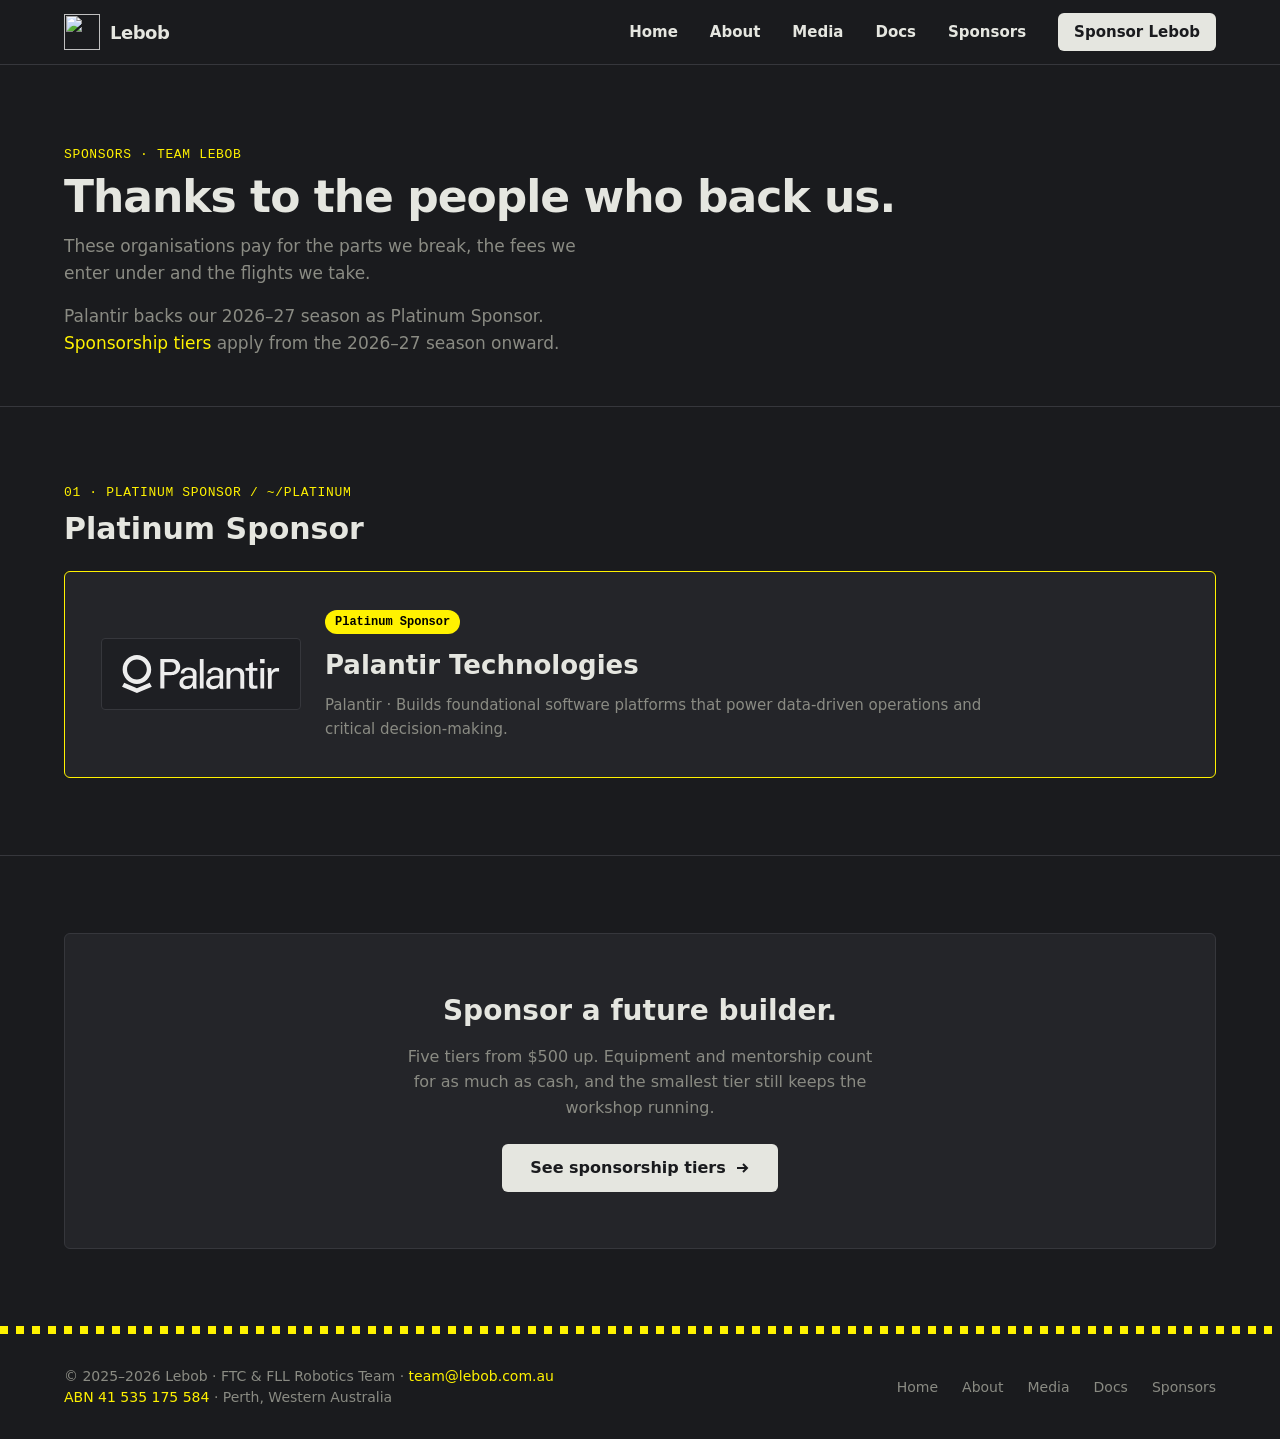
==== sponsors/index.html @ 332710cf "feat: add Palantir Technologies as platinum sponsor - Add Palantir vector logo to /img/palantir-logo" ====
<!doctype html>
<html lang="en-AU">
<head>
  <meta charset="UTF-8">
  <meta name="viewport" content="width=device-width, initial-scale=1.0">
  <title>Sponsors · Lebob</title>
  <meta name="description" content="The organisations backing Team Lebob, a Perth robotics team: Palantir Technologies (Platinum Sponsor).">
  <link rel="canonical" href="https://lebob.com.au/sponsors/">
  <meta property="og:type" content="website">
  <meta property="og:site_name" content="Lebob">
  <meta property="og:title" content="Sponsors · Lebob">
  <meta property="og:description" content="The organisations backing Team Lebob, a Perth robotics team: Palantir Technologies (Platinum Sponsor).">
  <meta property="og:url" content="https://lebob.com.au/sponsors/">
  <meta property="og:image" content="https://lebob.com.au/img/og-default.jpg">
  <meta property="og:image:width" content="1200">
  <meta property="og:image:height" content="630">
  <meta property="og:locale" content="en_AU">
  <meta name="twitter:card" content="summary_large_image">
  <link rel="preload" as="font" type="font/woff2" crossorigin href="/fonts/ibm-plex-sans-var-latin.woff2">
  <style>
    *, *::before, *::after { box-sizing: border-box; margin: 0; padding: 0; }
    :root {
      --bg: #1a1b1e; --surface: #242529; --fg: #c8c9c2; --fg-dark: #e5e6e0;
      --muted: #8a8b83; --border: #36373c; --border-light: #2d2e33;
      --accent: #FFF200; --accent-bright: #FFF200; --accent-light: rgba(255, 242, 0, 0.1); --red: #ED1C24;
      --placeholder: #606158; --cta-bg: #e5e6e0; --hover-bg: #28292e;
      --font-display: 'IBM Plex Sans', -apple-system, BlinkMacSystemFont, system-ui, sans-serif;
      --font-body: 'IBM Plex Sans', -apple-system, BlinkMacSystemFont, system-ui, sans-serif;
      --font-mono: 'IBM Plex Mono', ui-monospace, Menlo, monospace;
      --radius: 4px; --radius-md: 6px; --radius-pill: 9999px;
    }
    .nav-cta { color: #1a1b1e !important; }
    .nav-cta:hover { background: var(--accent); color: #000 !important; }
    .cta-btn { color: #1a1b1e; }
    .cta-btn:hover { color: var(--accent); }
    .sponsor-logo { background: #2a2b30; border-color: var(--border); }
    img { opacity: 0.92; }
    /* The brand mark is flat colour, not a photo: 0.92 shifts #FFF200 off spec. */
    .nav-brand img, .hero-logo { opacity: 1; }
    html { scroll-behavior: smooth; }
    body {
      font-family: var(--font-body); font-size: 16px; line-height: 1.5;
      color: var(--fg); background: var(--bg);
      -webkit-font-smoothing: antialiased;
    }
    a { color: var(--fg-dark); text-decoration: none; }
    a:hover { color: var(--accent); }
    img { display: block; max-width: 100%; }
    .container { width: 100%; max-width: 1200px; margin: 0 auto; padding: 0 24px; }

    .nav { position: sticky; top: 0; z-index: 100; background: var(--bg); border-bottom: 1px solid var(--border); }
    .nav-inner { display: flex; align-items: center; justify-content: space-between; height: 64px; }
    .nav-brand { display: flex; align-items: center; gap: 10px; }
    .nav-brand img { width: 36px; height: 36px; object-fit: contain; }
    .nav-brand span { font-weight: 800; font-size: 18px; letter-spacing: -0.5px; color: var(--fg-dark); }
    .nav-links { display: flex; align-items: center; gap: 32px; list-style: none; }
    .nav-links a { font-size: 15px; font-weight: 600; color: var(--fg-dark); transition: color 0.15s; }
    .nav-links a:hover { color: var(--accent); }
    .nav-cta {
      display: inline-flex; align-items: center; padding: 8px 16px;
      background: var(--cta-bg); color: #1a1b1e !important; border-radius: var(--radius-md);
      font-size: 14px; font-weight: 600; transition: opacity 0.15s;
    }
    .nav-cta:hover { background: var(--accent); color: #000 !important; }
    .nav-hamburger { display: none; background: none; border: none; cursor: pointer; padding: 8px; }
    .nav-hamburger svg { display: block; }
    .mobile-menu {
      display: none; position: fixed; top: 64px; left: 0; right: 0; bottom: 0;
      background: var(--bg); z-index: 99; padding: 24px; border-top: 1px solid var(--border);
    }
    .mobile-menu.open { display: flex; flex-direction: column; gap: 8px; }
    .mobile-menu a { display: block; padding: 12px 0; font-size: 18px; font-weight: 600; color: var(--fg-dark); border-bottom: 1px solid var(--border); }
    .mobile-menu a:hover { color: var(--accent); }

    .page-header {
      padding: clamp(48px, 8vw, 80px) 0 clamp(32px, 5vw, 48px);
      border-bottom: 1px solid var(--border);
    }
    .page-label {
      font-family: var(--font-mono); font-size: 13px; font-weight: 500;
      text-transform: uppercase; letter-spacing: 0.05em; color: var(--accent); margin-bottom: 8px;
    }
    .page-title {
      font-family: var(--font-display); font-size: clamp(28px, 4vw, 44px);
      font-weight: 800; line-height: 1.1; letter-spacing: -1px; color: var(--fg-dark); margin-bottom: 12px;
    }
    .page-desc { font-size: 17px; line-height: 1.6; color: var(--muted); max-width: 560px; }

    .sponsor-featured {
      padding: clamp(48px, 6vw, 80px) 0;
    }
    .founding-heading {
      font-family: var(--font-display);
      font-size: clamp(22px, 3vw, 30px);
      font-weight: 700; line-height: 1.2;
      color: var(--fg-dark); margin-bottom: 20px;
    }
    .sponsors-grid {
      display: grid; grid-template-columns: repeat(2, 1fr);
      gap: 20px; margin-top: 32px;
    }
    .sponsor-card {
      display: flex; align-items: center; gap: 24px;
      padding: 24px; height: 100%;
      border: 1px solid var(--border); border-radius: var(--radius-md);
      background: var(--bg);
    }
    .sponsor-logo {
      flex-shrink: 0;
      width: clamp(96px, 11vw, 132px);
      padding: 12px;
      background: #2a2b30;
      border: 1px solid var(--border);
      border-radius: var(--radius);
    }
    .sponsor-logo img { width: 100%; height: auto; }
    .sponsor-logo--light { background: #ffffff; border-color: #e5e6e0; }
    .sponsor-info h3 {
      font-size: 19px; font-weight: 700;
      color: var(--fg-dark); margin-bottom: 6px;
    }
    .sponsor-info p { font-size: 14px; line-height: 1.55; color: var(--muted); }
    .sponsor-info .sponsor-tag {
      display: inline-block; font-family: var(--font-mono); font-size: 12px;
      font-weight: 500; color: var(--accent); background: var(--accent-light);
      padding: 3px 10px; border-radius: var(--radius-pill); margin-bottom: 12px;
    }
    .sponsor-card--platinum {
      display: flex;
      text-decoration: none;
      border: 1px solid var(--accent);
      background: var(--surface);
      padding: clamp(24px, 3.5vw, 36px);
      margin-top: 24px;
      transition: border-color 0.15s, background-color 0.15s, transform 0.16s var(--ease-out);
      cursor: pointer;
    }
    .sponsor-card--platinum:hover {
      background: #2a2b30;
      border-color: var(--accent-bright);
    }
    .sponsor-card--platinum:hover .sponsor-info h3 {
      color: var(--accent);
    }
    .sponsor-card--platinum:active {
      transform: scale(0.985);
    }
    .sponsor-card--platinum .sponsor-logo {
      width: clamp(140px, 16vw, 200px);
      padding: 16px 20px;
      background: #1e1f23;
      border-color: var(--border);
    }
    .sponsor-card--platinum .sponsor-info h3 {
      font-size: clamp(20px, 2.5vw, 26px);
      margin-bottom: 8px;
    }
    .sponsor-card--platinum .sponsor-info p {
      font-size: 15px;
      line-height: 1.6;
      max-width: 680px;
    }
    .sponsor-tag--platinum {
      background: var(--accent) !important;
      color: #000 !important;
      font-weight: 700 !important;
    }

    .sponsor-invite {
      padding: clamp(48px, 6vw, 80px) 0;
      border-top: 1px solid var(--border);
    }
    .invite-box {
      background: var(--surface); border: 1px solid var(--border);
      border-radius: var(--radius-md); padding: clamp(32px, 5vw, 56px);
      text-align: center;
    }
    .invite-box h2 {
      font-size: clamp(22px, 3vw, 28px); font-weight: 700;
      color: var(--fg-dark); margin-bottom: 12px;
    }
    .invite-box p { font-size: 16px; color: var(--muted); margin-bottom: 24px; max-width: 480px; margin-left: auto; margin-right: auto; line-height: 1.6; }
    .cta-btn {
      display: inline-flex; align-items: center; gap: 8px;
      padding: 12px 28px; background: var(--cta-bg); color: #1a1b1e;
      border-radius: var(--radius-md); font-size: 16px; font-weight: 600;
      border: none; cursor: pointer; transition: opacity 0.15s; text-decoration: none;
    }
    .cta-btn:hover { opacity: 0.7; color: var(--accent); }

    .footer { padding: 40px 0 32px; background-image: repeating-linear-gradient(90deg, var(--accent) 0 8px, transparent 8px 16px); background-size: 100% 8px; background-repeat: no-repeat; }
    .footer-inner { display: flex; align-items: center; justify-content: space-between; flex-wrap: wrap; gap: 16px; }
    .footer-left { font-size: 14px; color: var(--muted); }
    .footer-left a { color: var(--accent); }
    .footer-left a:hover { text-decoration: underline; }
    .footer-links { display: flex; gap: 24px; list-style: none; }
    .footer-links a { font-size: 14px; color: var(--muted); transition: color 0.15s; }
    .footer-links a:hover { color: var(--accent); }

    @media (max-width: 900px) {
      .sponsors-grid { grid-template-columns: 1fr; }
    }
    @media (max-width: 768px) {
      .nav-links { display: none; }
      .nav-hamburger { display: block; }
      .sponsor-card { flex-direction: column; text-align: center; }
      .sponsor-logo { width: 150px; margin: 0 auto; }
      .sponsor-card--platinum .sponsor-logo { width: 180px; margin: 0 auto; }
      .footer-inner { flex-direction: column; text-align: center; }
      .footer-links { justify-content: center; }
    }
    @media (max-width: 480px) {
      .container { padding: 0 16px; }
    }
  </style>
  <link rel="icon" href="/favicon.ico" sizes="32x32">
  <link rel="icon" href="/logo/lebob-mark-primary.svg" type="image/svg+xml">
  <link rel="apple-touch-icon" href="/img/apple-touch-icon.png">
  <link rel="manifest" href="/site.webmanifest">
  <meta name="theme-color" content="#1a1b1e">
  <link rel="stylesheet" href="/polish.css">
  <script src="/polish.js" defer></script>
</head>
<body>
  <nav class="nav">
    <div class="container nav-inner">
      <a href="/" class="nav-brand">
        <img src="/logo/lebob-mark-primary.svg" alt="" width="88" height="90" decoding="async">
        <span>Lebob</span>
      </a>
      <ul class="nav-links">
        <li><a href="/">Home</a></li>
        <li><a href="/about/">About</a></li>
        <li><a href="/media/">Media</a></li>
        <li><a href="/docs/">Docs</a></li>
        <li><a href="/sponsors/">Sponsors</a></li>
        <li><a href="/sponsors/how-to/" class="nav-cta">Sponsor Lebob</a></li>
      </ul>
      <button class="nav-hamburger" onclick="toggleMenu()" aria-label="Menu">
        <svg width="24" height="24" viewBox="0 0 24 24" fill="none" stroke="currentColor" stroke-width="2">
          <line x1="3" y1="6" x2="21" y2="6"/><line x1="3" y1="12" x2="21" y2="12"/><line x1="3" y1="18" x2="21" y2="18"/>
        </svg>
      </button>
    </div>
  </nav>
  <div class="mobile-menu" id="mobileMenu">
    <a href="/">Home</a>
    <a href="/about/">About</a><a href="/media/">Media</a><a href="/docs/">Docs</a>
    <a href="/sponsors/">Sponsors</a><a href="/sponsors/how-to/">Sponsor Lebob</a>
  </div>

  <header class="page-header">
    <div class="container">
      <div class="page-label">Sponsors · Team Lebob</div>
      <h1 class="page-title">Thanks to the people who back us.</h1>
      <p class="page-desc">These organisations pay for the parts we break, the fees we enter under and the flights we take.</p>
      <p class="page-desc" style="margin-top:16px;">Palantir backs our 2026&ndash;27 season as Platinum Sponsor. <a href="/sponsors/how-to/" style="color:var(--accent)">Sponsorship tiers</a> apply from the 2026&ndash;27 season onward.</p>
    </div>
  </header>

  <section class="sponsor-featured">
    <div class="container">
      <div class="section-label" style="font-family:var(--font-mono);font-size:13px;font-weight:500;text-transform:uppercase;letter-spacing:0.05em;color:var(--accent);margin-bottom:8px;">01 · platinum sponsor / ~/platinum</div>
      <h2 class="founding-heading">Platinum Sponsor</h2>
      <a href="https://www.palantir.com/" target="_blank" rel="noopener" class="sponsor-card sponsor-card--platinum">
        <div class="sponsor-logo">
          <img src="/img/palantir-logo.svg" alt="Palantir Technologies logo" width="400" height="96" decoding="async">
        </div>
        <div class="sponsor-info">
          <span class="sponsor-tag sponsor-tag--platinum">Platinum Sponsor</span>
          <h3>Palantir Technologies</h3>
          <p>Palantir · Builds foundational software platforms that power data-driven operations and critical decision-making.</p>
        </div>
      </a>
    </div>
  </section>

  <section class="sponsor-invite">
    <div class="container">
      <div class="invite-box">
        <h2>Sponsor a future builder.</h2>
        <p>Five tiers from $500 up. Equipment and mentorship count for as much as cash, and the smallest tier still keeps the workshop running.</p>
        <a href="/sponsors/how-to/" class="cta-btn">
          See sponsorship tiers
          <svg width="16" height="16" viewBox="0 0 16 16" fill="none" stroke="currentColor" stroke-width="2"><path d="M3 8h10M9 4l4 4-4 4"/></svg>
        </a>
      </div>
    </div>
  </section>

  <footer class="footer">
    <div class="container footer-inner">
      <div class="footer-left">© 2025–2026 Lebob · FTC &amp; FLL Robotics Team · <a href="mailto:team@lebob.com.au">team@lebob.com.au</a><br><a href="https://abr.business.gov.au/ABN/View?abn=41535175584" target="_blank" rel="noopener">ABN 41 535 175 584</a> · Perth, Western Australia</div>
      <ul class="footer-links">
        <li><a href="/">Home</a></li>
        <li><a href="/about/">About</a></li><li><a href="/media/">Media</a></li>
        <li><a href="/docs/">Docs</a></li><li><a href="/sponsors/">Sponsors</a></li>
      </ul>
    </div>
  </footer>
  <script>
    function toggleMenu(){document.getElementById('mobileMenu').classList.toggle('open')}
  </script>
</body>
</html>
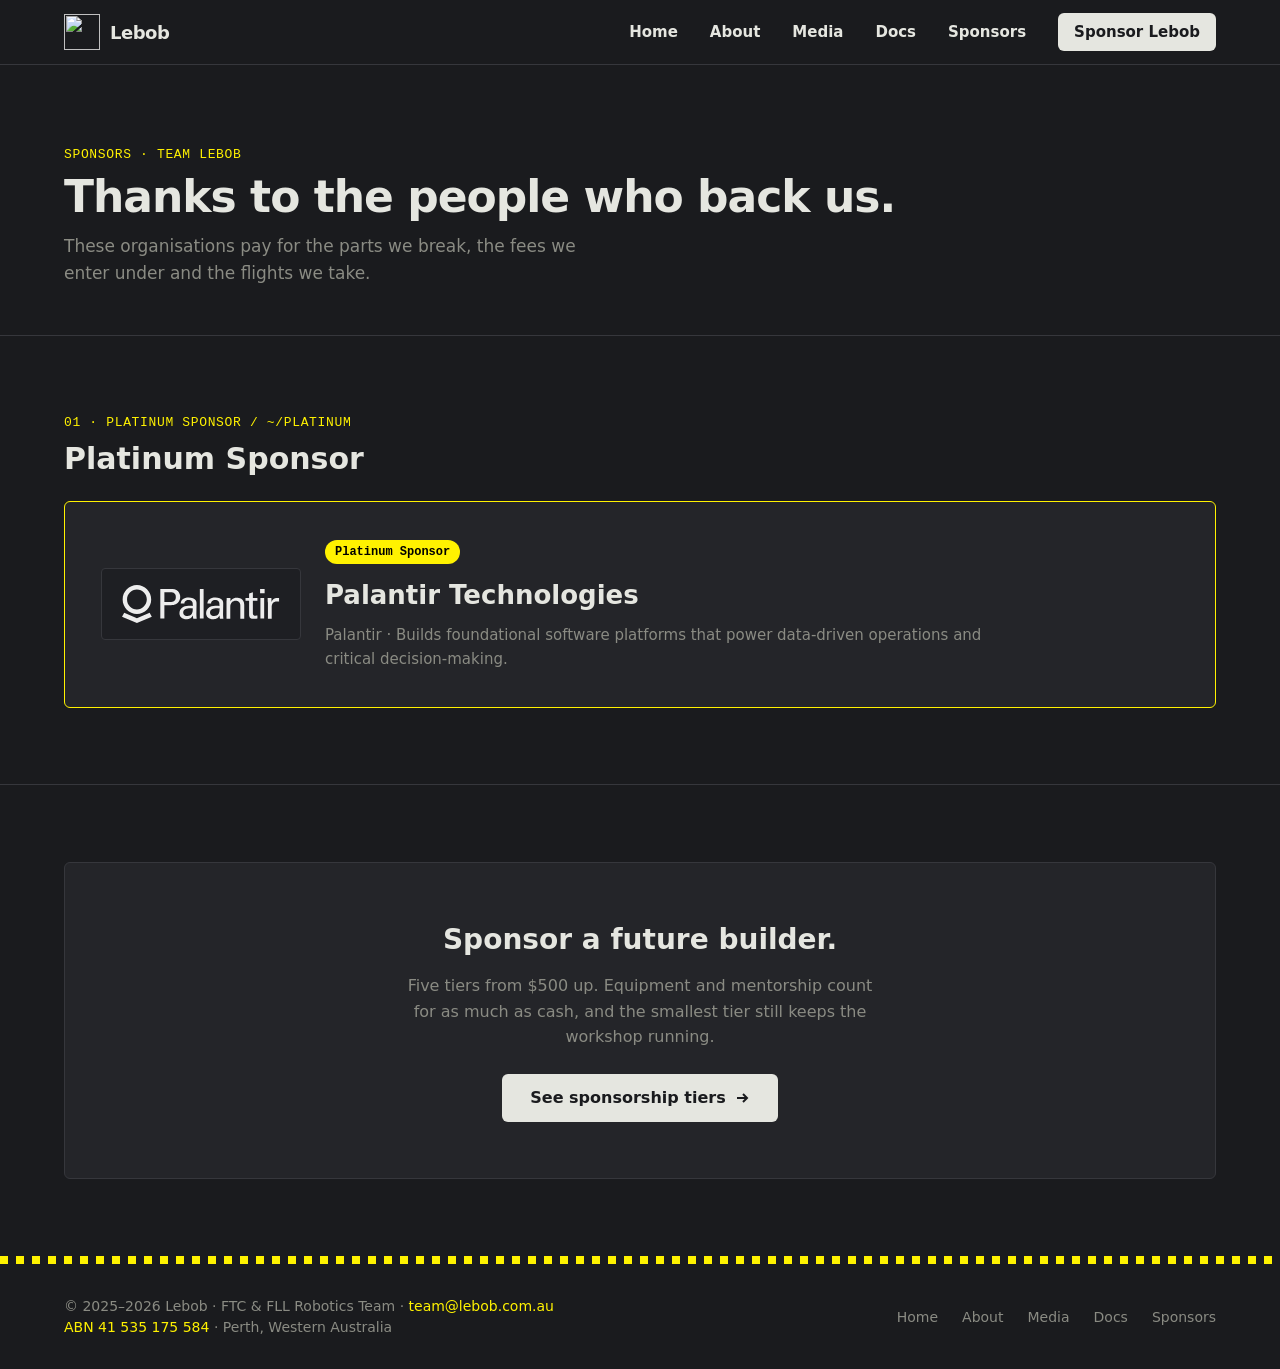
==== commit 02bd509c: "style: remove season sponsorship intro text on sponsors page" ====
--- a/sponsors/index.html
+++ b/sponsors/index.html
@@ -254,7 +254,6 @@
       <div class="page-label">Sponsors · Team Lebob</div>
       <h1 class="page-title">Thanks to the people who back us.</h1>
       <p class="page-desc">These organisations pay for the parts we break, the fees we enter under and the flights we take.</p>
-      <p class="page-desc" style="margin-top:16px;">Palantir backs our 2026&ndash;27 season as Platinum Sponsor. <a href="/sponsors/how-to/" style="color:var(--accent)">Sponsorship tiers</a> apply from the 2026&ndash;27 season onward.</p>
     </div>
   </header>
 
